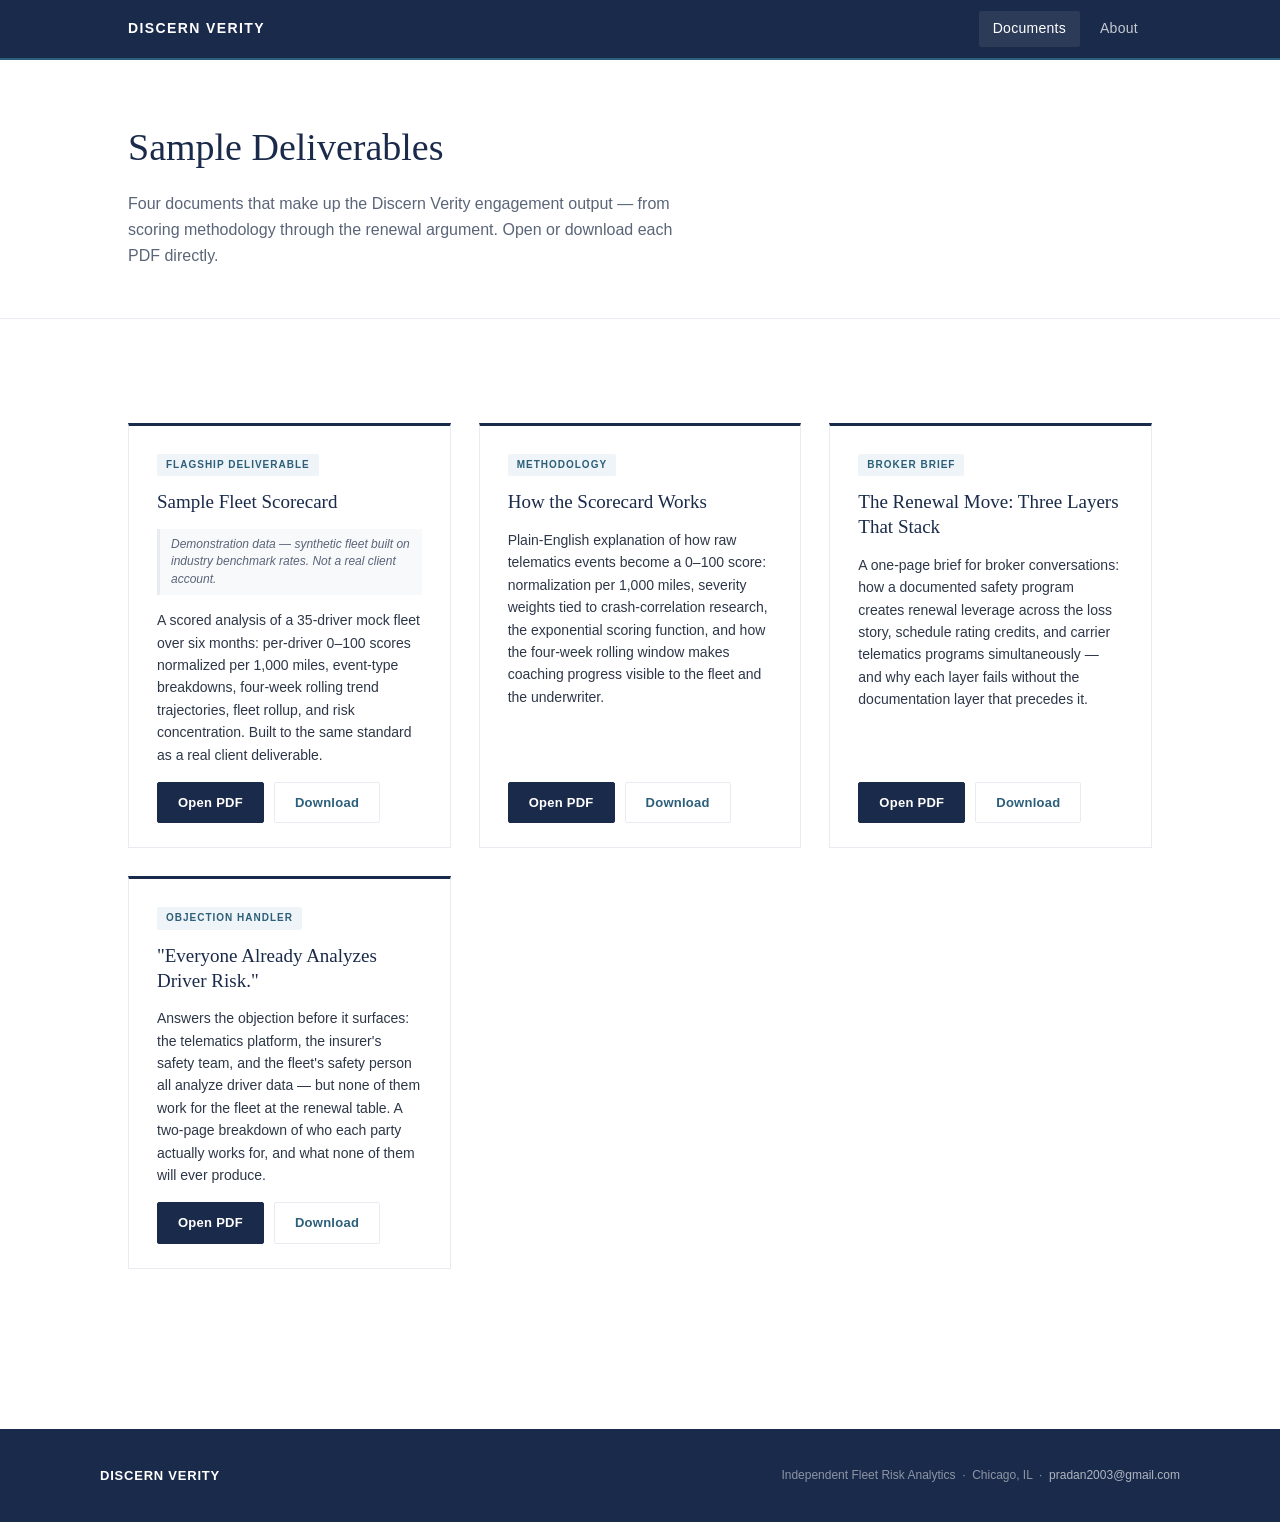
==== documents.html @ 991e7363 "Initial public site — Discern Verity Three-page static site (index, documents, about) with all brand" ====
<!DOCTYPE html>
<html lang="en">
<head>
  <meta charset="UTF-8">
  <meta name="viewport" content="width=device-width, initial-scale=1.0">
  <title>Documents — Discern Verity</title>
  <meta name="description" content="Sample deliverables from Discern Verity: driver scorecard, methodology, program stacking, and differentiation one-pagers.">
  <link rel="stylesheet" href="site.css">
</head>
<body>

  <!-- ── Header ─────────────────────────────────────────────────────── -->
  <header class="site-header">
    <nav class="site-nav container">
      <a class="brand" href="index.html">Discern Verity</a>
      <div class="nav-links">
        <a href="documents.html" class="active">Documents</a>
        <a href="about.html">About</a>
      </div>
    </nav>
  </header>

  <!-- ── Page intro ─────────────────────────────────────────────────── -->
  <div class="page-intro">
    <div class="container">
      <h1>Sample Deliverables</h1>
      <p>
        Four documents that make up the Discern Verity engagement output —
        from scoring methodology through the renewal argument. Open or download
        each PDF directly.
      </p>
    </div>
  </div>

  <!-- ── Document cards ─────────────────────────────────────────────── -->
  <section class="doc-section">
    <div class="container">
      <div class="doc-grid">

        <!-- Card 1: Sample Scorecard -->
        <div class="doc-card">
          <span class="doc-tag">Flagship Deliverable</span>
          <h3>Sample Fleet Scorecard</h3>

          <!-- Demo note must be visible without scrolling on this card -->
          <div class="demo-note">
            Demonstration data — synthetic fleet built on industry benchmark rates.
            Not a real client account.
          </div>

          <p>
            A scored analysis of a 35-driver mock fleet over six months: per-driver
            0–100 scores normalized per 1,000 miles, event-type breakdowns, four-week
            rolling trend trajectories, fleet rollup, and risk concentration. Built to
            the same standard as a real client deliverable.
          </p>
          <div class="doc-actions">
            <a class="btn btn-primary" href="assets/sample_scorecard.pdf" target="_blank" rel="noopener">Open PDF</a>
            <a class="btn btn-secondary" href="assets/sample_scorecard.pdf" download>Download</a>
          </div>
        </div>

        <!-- Card 2: Methodology One-Pager -->
        <div class="doc-card">
          <span class="doc-tag">Methodology</span>
          <h3>How the Scorecard Works</h3>
          <p>
            Plain-English explanation of how raw telematics events become a 0–100 score:
            normalization per 1,000 miles, severity weights tied to crash-correlation
            research, the exponential scoring function, and how the four-week rolling
            window makes coaching progress visible to the fleet and the underwriter.
          </p>
          <div class="doc-actions">
            <a class="btn btn-primary" href="assets/methodology_onepager.pdf" target="_blank" rel="noopener">Open PDF</a>
            <a class="btn btn-secondary" href="assets/methodology_onepager.pdf" download>Download</a>
          </div>
        </div>

        <!-- Card 3: Program Stacking Sheet -->
        <div class="doc-card">
          <span class="doc-tag">Broker Brief</span>
          <h3>The Renewal Move: Three Layers That Stack</h3>
          <p>
            A one-page brief for broker conversations: how a documented safety program
            creates renewal leverage across the loss story, schedule rating credits, and
            carrier telematics programs simultaneously — and why each layer fails without
            the documentation layer that precedes it.
          </p>
          <div class="doc-actions">
            <a class="btn btn-primary" href="assets/program_stacking_sheet.pdf" target="_blank" rel="noopener">Open PDF</a>
            <a class="btn btn-secondary" href="assets/program_stacking_sheet.pdf" download>Download</a>
          </div>
        </div>

        <!-- Card 4: Differentiation One-Pager -->
        <div class="doc-card">
          <span class="doc-tag">Objection Handler</span>
          <h3>"Everyone Already Analyzes Driver Risk."</h3>
          <p>
            Answers the objection before it surfaces: the telematics platform, the
            insurer's safety team, and the fleet's safety person all analyze driver data —
            but none of them work for the fleet at the renewal table. A two-page breakdown
            of who each party actually works for, and what none of them will ever produce.
          </p>
          <div class="doc-actions">
            <a class="btn btn-primary" href="assets/differentiation_onepager.pdf" target="_blank" rel="noopener">Open PDF</a>
            <a class="btn btn-secondary" href="assets/differentiation_onepager.pdf" download>Download</a>
          </div>
        </div>

      </div>
    </div>
  </section>

  <!-- ── Footer ─────────────────────────────────────────────────────── -->
  <footer class="site-footer">
    <div class="footer-inner">
      <span class="footer-brand">Discern Verity</span>
      <span class="footer-copy">
        Independent Fleet Risk Analytics &nbsp;·&nbsp; Chicago, IL
        &nbsp;·&nbsp; <a href="mailto:pradan2003@gmail.com">pradan2003@gmail.com</a>
      </span>
    </div>
  </footer>

</body>
</html>
---- site.css ----
/*
  Discern Verity — site.css
  ──────────────────────────────────────────────────────────────────────────
  ALL color values are sourced directly from
  src/discern_verity/reporting/theme.py in the private Discern_Verity repo.
  Variable names map one-to-one to theme.py constants.
  ──────────────────────────────────────────────────────────────────────────
*/

:root {
  --navy:          #1a2a4a;  /* theme.py  NAVY         */
  --gray:          #5a6578;  /* theme.py  GRAY         */
  --accent:        #2c5f7a;  /* theme.py  ACCENT       */
  --light-grid:    #e8ecf0;  /* theme.py  LIGHT_GRID   */
  --light-bg:      #f7f9fb;  /* theme.py  LIGHT_BG     */
  --callout-bg:    #eef4f7;  /* theme.py  CALLOUT_BG   */
  --body-text:     #2d3748;  /* theme.py  BODY_TEXT    */
  --bg-white:      #ffffff;  /* theme.py  BG_WHITE     */
  --bg-secondary:  #f4f6f8;  /* theme.py  BG_SECONDARY */

  --font-sans:  "Helvetica Neue", Helvetica, Arial, sans-serif; /* theme.py FONT       */
  --font-serif: Georgia, "Times New Roman", serif;              /* theme.py SERIF_FONT */
}

/* ── Reset ─────────────────────────────────────────────────────────────── */
*, *::before, *::after { box-sizing: border-box; }

body {
  margin: 0;
  font-family: var(--font-sans);
  font-size: 16px;
  line-height: 1.65;
  color: var(--body-text);
  background: var(--bg-white);
  -webkit-font-smoothing: antialiased;
}

a { color: var(--accent); text-decoration: none; }
a:hover { text-decoration: underline; }
img { max-width: 100%; height: auto; display: block; }

/* ── Layout ─────────────────────────────────────────────────────────────── */
.container {
  max-width: 1080px;
  margin: 0 auto;
  padding: 0 28px;
}

/* ── Header / Nav ───────────────────────────────────────────────────────── */
.site-header {
  background: var(--navy);
  position: sticky;
  top: 0;
  z-index: 100;
  border-bottom: 2px solid var(--accent);
}

.site-nav {
  display: flex;
  align-items: center;
  justify-content: space-between;
  height: 58px;
}

.brand {
  font-family: var(--font-sans);
  font-size: 14px;
  font-weight: 700;
  color: #ffffff;
  letter-spacing: 0.1em;
  text-transform: uppercase;
  text-decoration: none;
}
.brand:hover { text-decoration: none; opacity: 0.9; }

.nav-links { display: flex; align-items: center; gap: 6px; }
.nav-links a {
  color: rgba(255,255,255,0.75);
  font-size: 14px;
  padding: 6px 14px;
  border-radius: 2px;
  letter-spacing: 0.02em;
}
.nav-links a:hover { color: #ffffff; text-decoration: none; }
.nav-links a.active {
  color: #ffffff;
  background: rgba(255,255,255,0.08);
}

/* ── Footer ─────────────────────────────────────────────────────────────── */
.site-footer {
  background: var(--navy);
  padding: 36px 28px;
  margin-top: 80px;
}

.footer-inner {
  max-width: 1080px;
  margin: 0 auto;
  display: flex;
  justify-content: space-between;
  align-items: center;
  flex-wrap: wrap;
  gap: 12px;
}

.footer-brand {
  font-size: 13px;
  font-weight: 700;
  color: #ffffff;
  letter-spacing: 0.06em;
  text-transform: uppercase;
}

.footer-copy {
  font-size: 12px;
  color: rgba(255,255,255,0.5);
}

.footer-copy a { color: rgba(255,255,255,0.65); }

/* ── Hero ───────────────────────────────────────────────────────────────── */
.hero {
  background: var(--navy);
  padding: 80px 0 76px;
}

.hero-eyebrow {
  font-size: 11px;
  font-weight: 700;
  letter-spacing: 0.18em;
  text-transform: uppercase;
  color: var(--accent);
  margin: 0 0 18px;
}

.hero h1 {
  font-family: var(--font-serif);
  font-size: clamp(26px, 4vw, 46px);
  font-weight: normal;
  line-height: 1.2;
  color: #ffffff;
  margin: 0 0 22px;
  max-width: 680px;
}

.hero-sub {
  font-size: 18px;
  color: rgba(255,255,255,0.75);
  max-width: 540px;
  margin: 0 0 10px;
  line-height: 1.55;
}

.hero-location {
  font-size: 12px;
  letter-spacing: 0.1em;
  text-transform: uppercase;
  color: rgba(255,255,255,0.4);
  margin-top: 32px;
}

/* ── Sections ───────────────────────────────────────────────────────────── */
.section { padding: 68px 0; }
.section-alt { background: var(--light-bg); }

.section-label {
  font-size: 11px;
  font-weight: 700;
  letter-spacing: 0.16em;
  text-transform: uppercase;
  color: var(--gray);
  margin: 0 0 12px;
}

.section h2 {
  font-family: var(--font-serif);
  font-size: clamp(22px, 2.8vw, 32px);
  font-weight: normal;
  color: var(--navy);
  margin: 0 0 16px;
  line-height: 1.25;
}

.section > .container > p,
.section-body p {
  color: var(--body-text);
  max-width: 640px;
  margin: 0 0 14px;
  font-size: 16px;
}

/* ── Three-column deliver cards ─────────────────────────────────────────── */
.deliver-grid {
  display: grid;
  grid-template-columns: repeat(auto-fit, minmax(260px, 1fr));
  gap: 24px;
  margin-top: 40px;
}

.deliver-card {
  background: var(--bg-white);
  border: 1px solid var(--light-grid);
  border-top: 3px solid var(--navy);
  padding: 26px;
}

.deliver-card .step {
  font-size: 11px;
  font-weight: 700;
  letter-spacing: 0.14em;
  text-transform: uppercase;
  color: var(--accent);
  margin: 0 0 10px;
}

.deliver-card h3 {
  font-family: var(--font-serif);
  font-size: 18px;
  font-weight: normal;
  color: var(--navy);
  margin: 0 0 10px;
}

.deliver-card p {
  font-size: 14px;
  color: var(--gray);
  margin: 0;
  line-height: 1.55;
}

/* ── Renewal layers ─────────────────────────────────────────────────────── */
.layers-grid {
  display: grid;
  grid-template-columns: repeat(auto-fit, minmax(240px, 1fr));
  gap: 20px;
  margin-top: 36px;
}

.layer-card {
  background: var(--callout-bg);
  border-left: 4px solid var(--accent);
  padding: 20px 22px;
}

.layer-card .layer-num {
  font-size: 10px;
  font-weight: 700;
  letter-spacing: 0.16em;
  text-transform: uppercase;
  color: var(--accent);
  margin: 0 0 6px;
}

.layer-card h3 {
  font-size: 15px;
  font-weight: 700;
  color: var(--navy);
  margin: 0 0 8px;
}

.layer-card p {
  font-size: 13px;
  color: var(--body-text);
  margin: 0;
  line-height: 1.55;
}

/* ── CTA / Contact ──────────────────────────────────────────────────────── */
.cta-section {
  background: var(--navy);
  padding: 72px 0;
}

.cta-section h2 {
  font-family: var(--font-serif);
  font-size: clamp(22px, 2.8vw, 32px);
  font-weight: normal;
  color: #ffffff;
  margin: 0 0 14px;
}

.cta-section > .container > p {
  color: rgba(255,255,255,0.75);
  max-width: 500px;
  margin: 0 0 36px;
  font-size: 16px;
}

.contact-grid {
  display: flex;
  flex-wrap: wrap;
  gap: 36px;
}

.contact-item { display: flex; flex-direction: column; gap: 4px; }

.contact-label {
  font-size: 11px;
  font-weight: 700;
  letter-spacing: 0.14em;
  text-transform: uppercase;
  color: rgba(255,255,255,0.45);
}

.contact-value {
  font-size: 18px;
  color: #ffffff;
}
.contact-value a {
  color: #ffffff;
  font-weight: 500;
}
.contact-value a:hover { text-decoration: underline; }

/* ── Page intro header ──────────────────────────────────────────────────── */
.page-intro {
  padding: 56px 0 48px;
  border-bottom: 1px solid var(--light-grid);
}

.page-intro h1 {
  font-family: var(--font-serif);
  font-size: clamp(24px, 3vw, 38px);
  font-weight: normal;
  color: var(--navy);
  margin: 0 0 12px;
}

.page-intro p {
  font-size: 16px;
  color: var(--gray);
  margin: 0;
  max-width: 560px;
}

/* ── Document cards ─────────────────────────────────────────────────────── */
.doc-section { padding: 56px 0 80px; }

.doc-grid {
  display: grid;
  grid-template-columns: repeat(auto-fill, minmax(280px, 1fr));
  gap: 28px;
  margin-top: 48px;
}

.doc-card {
  background: var(--bg-white);
  border: 1px solid var(--light-grid);
  border-top: 3px solid var(--navy);
  padding: 28px 28px 24px;
  display: flex;
  flex-direction: column;
  gap: 14px;
}

.doc-tag {
  display: inline-block;
  font-size: 10px;
  font-weight: 700;
  letter-spacing: 0.1em;
  text-transform: uppercase;
  color: var(--accent);
  background: var(--callout-bg);
  padding: 3px 9px;
  border-radius: 2px;
  width: fit-content;
}

.doc-card h3 {
  font-family: var(--font-serif);
  font-size: 19px;
  font-weight: normal;
  color: var(--navy);
  margin: 0;
  line-height: 1.3;
}

.doc-card p {
  font-size: 14px;
  color: var(--body-text);
  margin: 0;
  line-height: 1.6;
  flex-grow: 1;
}

.demo-note {
  font-size: 12px;
  font-style: italic;
  color: var(--gray);
  background: var(--light-bg);
  border-left: 3px solid var(--light-grid);
  padding: 7px 11px;
  line-height: 1.45;
}

.doc-actions { display: flex; gap: 10px; flex-wrap: wrap; margin-top: 2px; }

.btn {
  display: inline-block;
  font-size: 13px;
  font-weight: 600;
  padding: 9px 20px;
  border-radius: 2px;
  letter-spacing: 0.02em;
  cursor: pointer;
  text-decoration: none;
  text-align: center;
}

.btn-primary {
  background: var(--navy);
  color: #ffffff;
  border: 1px solid var(--navy);
}
.btn-primary:hover {
  background: var(--accent);
  border-color: var(--accent);
  color: #ffffff;
  text-decoration: none;
}

.btn-secondary {
  background: transparent;
  color: var(--accent);
  border: 1px solid var(--light-grid);
}
.btn-secondary:hover {
  border-color: var(--accent);
  color: var(--accent);
  text-decoration: none;
}

/* ── About page ─────────────────────────────────────────────────────────── */
.about-section { padding: 56px 0 80px; }

.about-layout {
  display: grid;
  grid-template-columns: 200px 1fr;
  gap: 60px;
  align-items: start;
  margin-top: 48px;
}

.about-photo-wrap img {
  width: 100%;
  border-radius: 2px;
  border: 1px solid var(--light-grid);
  object-fit: cover;
  aspect-ratio: 3/4;
}

.about-photo-links {
  margin-top: 14px;
  display: flex;
  flex-direction: column;
  gap: 8px;
}

.about-photo-links a {
  font-size: 13px;
  color: var(--accent);
  display: flex;
  align-items: center;
  gap: 6px;
}

.about-bio h1 {
  font-family: var(--font-serif);
  font-size: clamp(24px, 2.8vw, 32px);
  font-weight: normal;
  color: var(--navy);
  margin: 0 0 4px;
}

.about-bio .title-line {
  font-size: 13px;
  font-weight: 600;
  letter-spacing: 0.06em;
  text-transform: uppercase;
  color: var(--gray);
  margin: 0 0 30px;
}

.about-bio p {
  font-size: 15px;
  line-height: 1.75;
  color: var(--body-text);
  margin: 0 0 18px;
  max-width: 660px;
}

.about-bio p:last-child { margin-bottom: 0; }

.about-bio strong { color: var(--navy); }

/* ── Dividers ───────────────────────────────────────────────────────────── */
.section-divider {
  border: none;
  border-top: 1px solid var(--light-grid);
  margin: 0;
}

/* ── Mobile ─────────────────────────────────────────────────────────────── */
@media (max-width: 640px) {
  .container { padding: 0 18px; }

  .hero { padding: 52px 0 48px; }
  .section { padding: 48px 0; }
  .cta-section { padding: 52px 0; }
  .page-intro { padding: 40px 0 36px; }
  .doc-section, .about-section { padding: 40px 0 60px; }

  .about-layout {
    grid-template-columns: 1fr;
    gap: 32px;
  }
  .about-photo-wrap { max-width: 160px; }

  .footer-inner { flex-direction: column; align-items: flex-start; gap: 8px; }
  .site-footer { margin-top: 56px; }

  .contact-grid { flex-direction: column; gap: 24px; }

  .doc-actions { flex-direction: column; }
  .btn { width: 100%; }

  .nav-links a { padding: 6px 10px; }
}
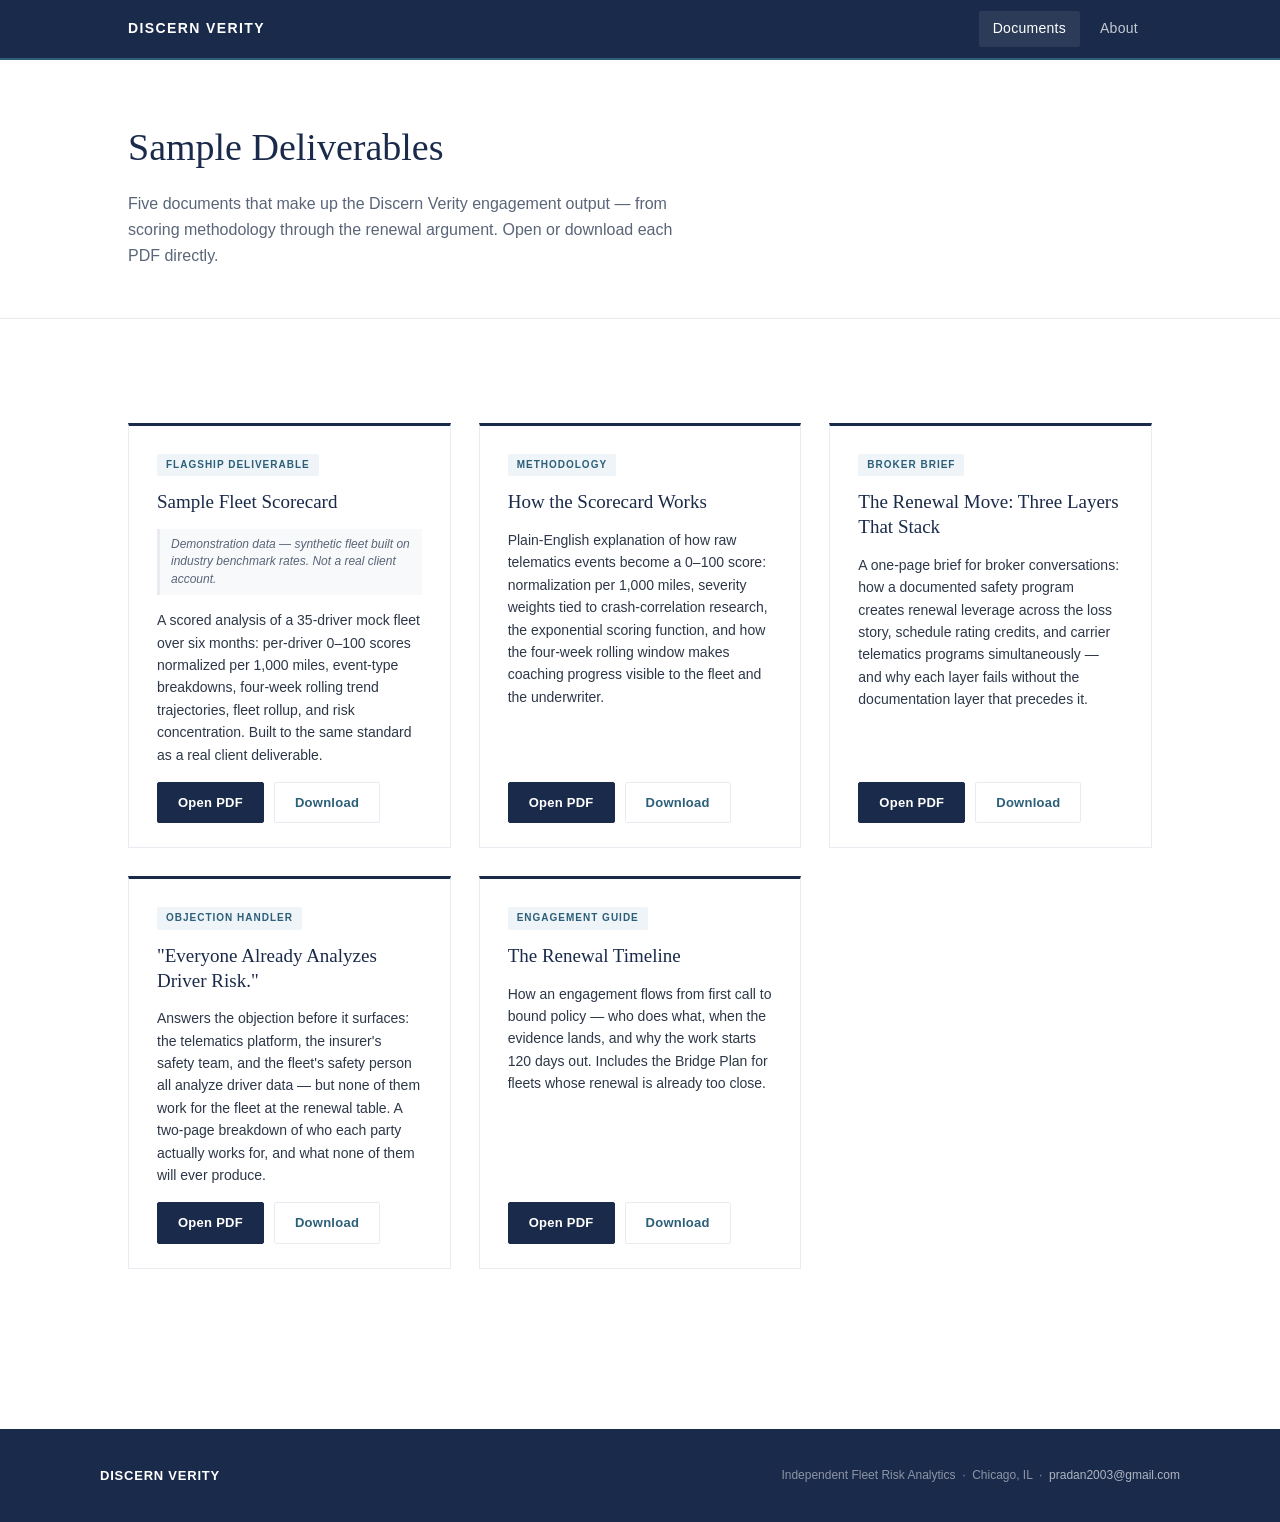
==== commit b4c3b43f: "Add renewal timeline PDF and card; add How I'm paid section" ====
--- a/documents.html
+++ b/documents.html
@@ -25,7 +25,7 @@
     <div class="container">
       <h1>Sample Deliverables</h1>
       <p>
-        Four documents that make up the Discern Verity engagement output —
+        Five documents that make up the Discern Verity engagement output —
         from scoring methodology through the renewal argument. Open or download
         each PDF directly.
       </p>
@@ -108,6 +108,21 @@
           </div>
         </div>
 
+        <!-- Card 5: Renewal Timeline -->
+        <div class="doc-card">
+          <span class="doc-tag">Engagement Guide</span>
+          <h3>The Renewal Timeline</h3>
+          <p>
+            How an engagement flows from first call to bound policy — who does what,
+            when the evidence lands, and why the work starts 120 days out. Includes
+            the Bridge Plan for fleets whose renewal is already too close.
+          </p>
+          <div class="doc-actions">
+            <a class="btn btn-primary" href="assets/renewal_timeline.pdf" target="_blank" rel="noopener">Open PDF</a>
+            <a class="btn btn-secondary" href="assets/renewal_timeline.pdf" download>Download</a>
+          </div>
+        </div>
+
       </div>
     </div>
   </section>
--- a/site.css
+++ b/site.css
@@ -501,6 +501,25 @@
   margin: 0;
 }
 
+/* ── How I'm paid closer line ───────────────────────────────────────────── */
+.paid-closer {
+  margin-top: 32px;
+  padding-top: 20px;
+  border-top: 1px solid var(--light-grid);
+  font-size: 0.9rem;
+  color: var(--body-text);
+  font-style: italic;
+  max-width: 600px;
+}
+
+/* ── CTA secondary line ──────────────────────────────────────────────────── */
+.cta-secondary {
+  margin-top: 14px;
+  font-size: 0.875rem;
+  color: var(--gray);   /* theme.py GRAY = #5a6578 — quiet secondary tone */
+  max-width: 540px;
+}
+
 /* ── Mobile ─────────────────────────────────────────────────────────────── */
 @media (max-width: 640px) {
   .container { padding: 0 18px; }
